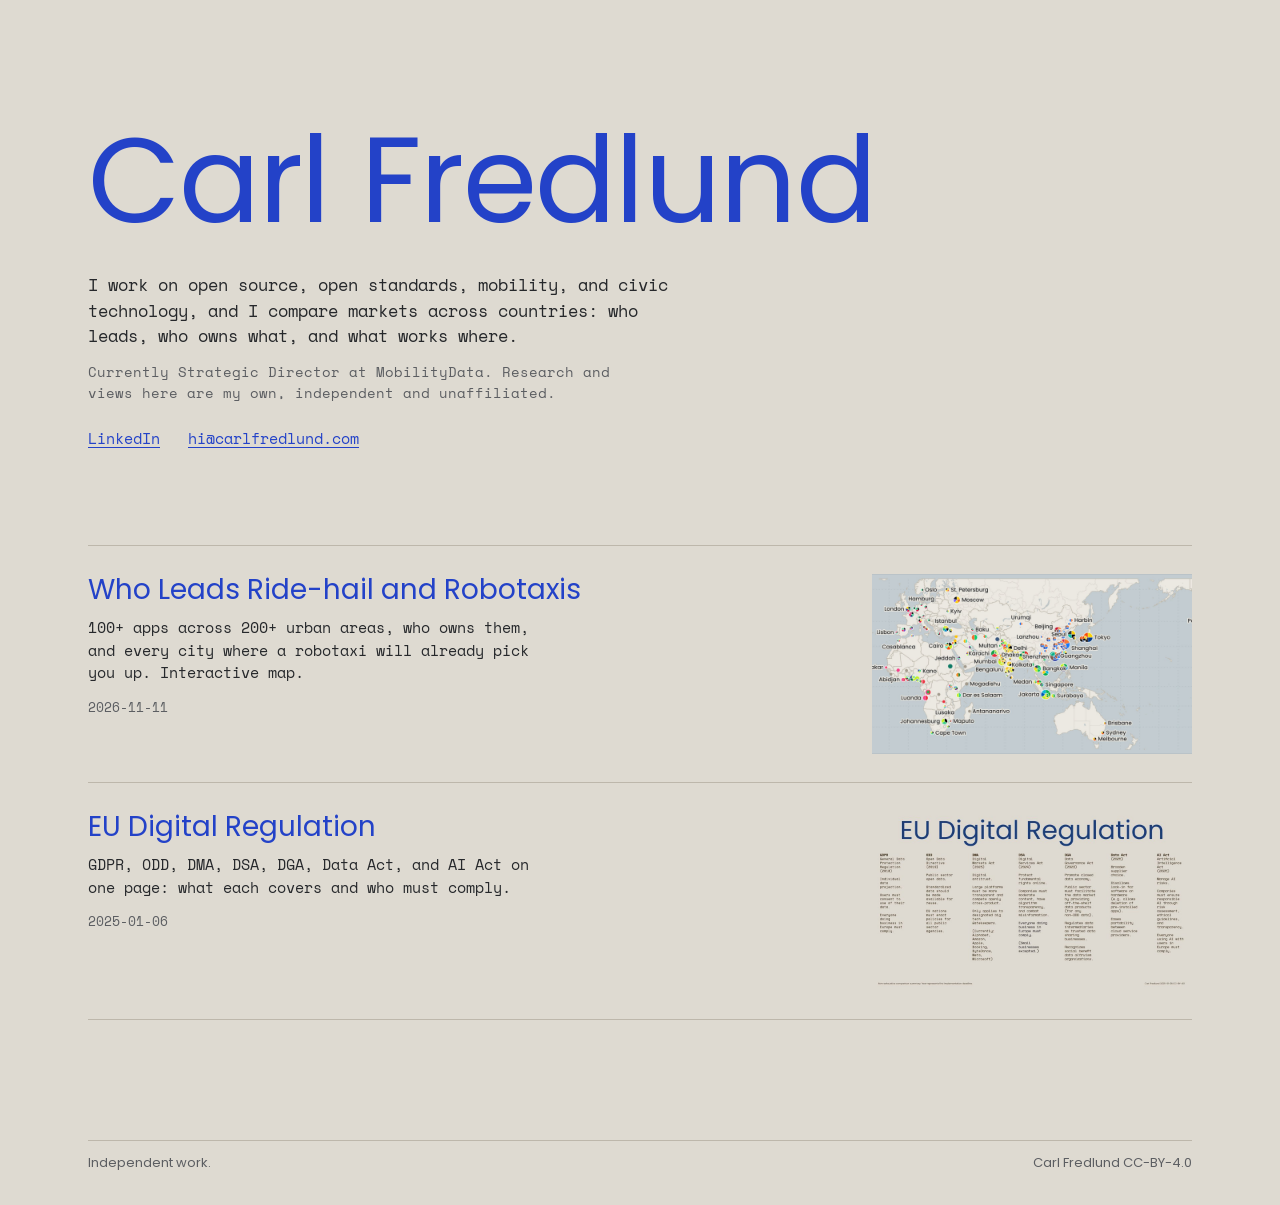
==== index.html @ bb104473 "Add files via upload" ====
<!doctype html>
<html lang="en">
<head>
<meta charset="utf-8">
<meta name="viewport" content="width=device-width, initial-scale=1">
<title>Carl Fredlund</title>
<meta name="description" content="Market analysis of mobility, civic, and urban technology across countries: who leads, who owns what, and what works where.">
<meta property="og:title" content="Carl Fredlund">
<meta property="og:description" content="Market analysis of mobility, civic, and urban technology.">
<meta property="og:image" content="https://carlfredlund.com/assets/ride-hail-robotaxi.jpg">
<link rel="preconnect" href="https://fonts.googleapis.com">
<link rel="preconnect" href="https://fonts.gstatic.com" crossorigin>
<link href="https://fonts.googleapis.com/css2?family=Poppins:wght@400&family=Space+Mono:ital,wght@0,400;0,700;1,400&display=swap" rel="stylesheet">
<link rel="stylesheet" href="/assets/site.css">
</head>
<body>
<div class="wrap">

<main>
<h1>Carl Fredlund</h1>
<p class="bio">I work on open source, open standards, mobility, and civic technology, and I compare markets across countries: who leads, who owns what, and what works where.</p>
<p class="bio" style="margin-top:12px;font-size:14px;color:var(--mut)">Currently Strategic Director at MobilityData. Research and views here are my own, independent and unaffiliated.</p>
<p class="links"><a href="https://www.linkedin.com/in/carlfredlund/">LinkedIn</a><a href="mailto:hi@carlfredlund.com">hi@carlfredlund.com</a></p>

<ul class="work" id="work">
<li><a href="/ride-hail-robotaxi/">
<div><div class="t">Who Leads Ride-hail and Robotaxis</div>
<div class="d">100+ apps across 200+ urban areas, who owns them, and every city where a robotaxi will already pick you up. Interactive map.</div>
<div class="m">2026-11-11</div></div>
<img src="/assets/ride-hail-robotaxi.jpg" alt="World map with a pie of ride-hail apps for each city" loading="lazy">
</a></li>
<li><a href="/eu-digital-regulation/">
<div><div class="t">EU Digital Regulation</div>
<div class="d">GDPR, ODD, DMA, DSA, DGA, Data Act, and AI Act on one page: what each covers and who must comply.</div>
<div class="m">2025-01-06</div></div>
<img src="/assets/eu-digital-regulation.jpg" alt="Comparison sheet of seven EU digital regulations" loading="lazy">
</a></li>
</ul>
</main>

<footer class="foot"><span>Independent work.</span><span>Carl Fredlund CC-BY-4.0</span></footer>
</div>
</body>
</html>
---- assets/site.css ----
:root{--stone:#DEDAD1;--box:#ECE9E2;--rule:#BDB7AB;--ink:#26282B;--mut:#5C5E62;--blue:#2342C8;--red:#DC2F45;--disp:"Poppins","Helvetica Neue",Arial,sans-serif;--mono:"Space Mono","Courier New",monospace}
*{box-sizing:border-box}
html{background:var(--stone)}
body{margin:0;background:var(--stone);color:var(--ink);font:16px/1.5 var(--mono)}
a{color:var(--blue);text-underline-offset:3px}
a:hover{color:var(--ink)}
:focus-visible{outline:2px solid var(--blue);outline-offset:3px}
.wrap{max-width:1200px;margin:0 auto;padding:48px 48px 32px}
.top{display:flex;justify-content:space-between;align-items:baseline;gap:24px;font-family:var(--disp);font-size:15px}
.top a{text-decoration:none;color:var(--ink)}
.top a:hover{color:var(--blue)}
h1{font-family:var(--disp);font-weight:400;color:var(--blue);font-size:clamp(56px,10vw,120px);line-height:1;letter-spacing:-.01em;margin:72px 0 0}
.bio{max-width:60ch;margin:32px 0 0;font-size:17px}
.links{display:flex;flex-wrap:wrap;gap:8px 28px;margin:24px 0 0;font-size:15px}
h2{font-family:var(--disp);font-weight:400;color:var(--blue);font-size:40px;margin:120px 0 0}
.work{list-style:none;margin:96px 0 0;padding:0;border-top:1px solid var(--rule)}
.work li{border-bottom:1px solid var(--rule)}
.work a{display:grid;grid-template-columns:minmax(0,1fr) 320px;gap:32px;padding:28px 0;text-decoration:none;color:var(--ink)}
.work .t{font-family:var(--disp);font-size:28px;line-height:1.15;color:var(--blue)}
.work .d{margin-top:10px;font-size:15px;max-width:52ch}
.work .m{margin-top:14px;font-size:13px;color:var(--mut)}
.work img{width:100%;aspect-ratio:16/9;object-fit:cover;display:block;background:var(--box)}
.work a:hover .t{text-decoration:underline;text-underline-offset:4px}
.foot{display:flex;justify-content:space-between;gap:24px;margin:120px 0 0;padding-top:12px;border-top:1px solid var(--rule);font-family:var(--disp);font-size:13px;color:var(--mut)}
.sheet{margin:48px 0 0;background:var(--box);padding:24px}
.sheet img{width:100%;display:block}
.note{font-size:14px;color:var(--mut);margin-top:16px;max-width:80ch}
@media (max-width:760px){.wrap{padding:28px 20px}.work a{grid-template-columns:1fr;gap:16px}h1{margin-top:64px}h2{margin-top:80px}.foot{flex-direction:column}}
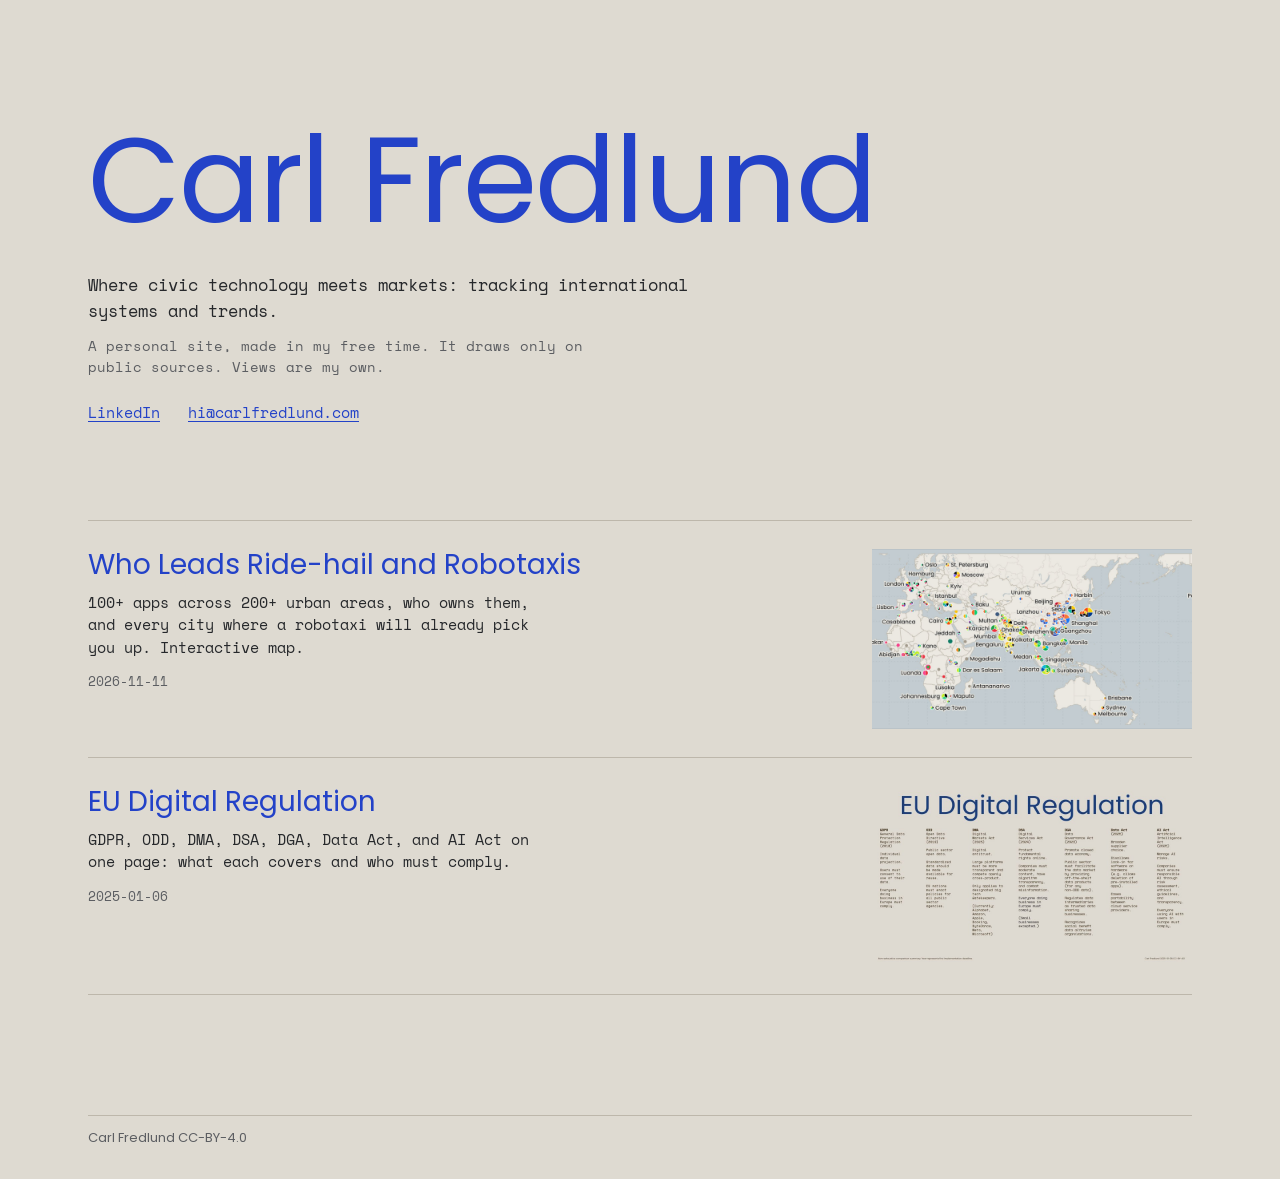
==== commit 92c0dd86: "Add files via upload" ====
--- a/index.html
+++ b/index.html
@@ -4,9 +4,9 @@
 <meta charset="utf-8">
 <meta name="viewport" content="width=device-width, initial-scale=1">
 <title>Carl Fredlund</title>
-<meta name="description" content="Market analysis of mobility, civic, and urban technology across countries: who leads, who owns what, and what works where.">
+<meta name="description" content="Where civic technology meets markets: tracking international systems and trends.">
 <meta property="og:title" content="Carl Fredlund">
-<meta property="og:description" content="Market analysis of mobility, civic, and urban technology.">
+<meta property="og:description" content="Where civic technology meets markets.">
 <meta property="og:image" content="https://carlfredlund.com/assets/ride-hail-robotaxi.jpg">
 <link rel="preconnect" href="https://fonts.googleapis.com">
 <link rel="preconnect" href="https://fonts.gstatic.com" crossorigin>
@@ -18,8 +18,8 @@
 
 <main>
 <h1>Carl Fredlund</h1>
-<p class="bio">I work on open source, open standards, mobility, and civic technology, and I compare markets across countries: who leads, who owns what, and what works where.</p>
-<p class="bio" style="margin-top:12px;font-size:14px;color:var(--mut)">Currently Strategic Director at MobilityData. Research and views here are my own, independent and unaffiliated.</p>
+<p class="bio">Where civic technology meets markets: tracking international systems and trends.</p>
+<p class="bio" style="margin-top:12px;font-size:14px;color:var(--mut)">A personal site, made in my free time. It draws only on public sources. Views are my own.</p>
 <p class="links"><a href="https://www.linkedin.com/in/carlfredlund/">LinkedIn</a><a href="mailto:hi@carlfredlund.com">hi@carlfredlund.com</a></p>
 
 <ul class="work" id="work">
@@ -38,7 +38,7 @@
 </ul>
 </main>
 
-<footer class="foot"><span>Independent work.</span><span>Carl Fredlund CC-BY-4.0</span></footer>
+<footer class="foot"><span>Carl Fredlund CC-BY-4.0</span></footer>
 </div>
 </body>
 </html>
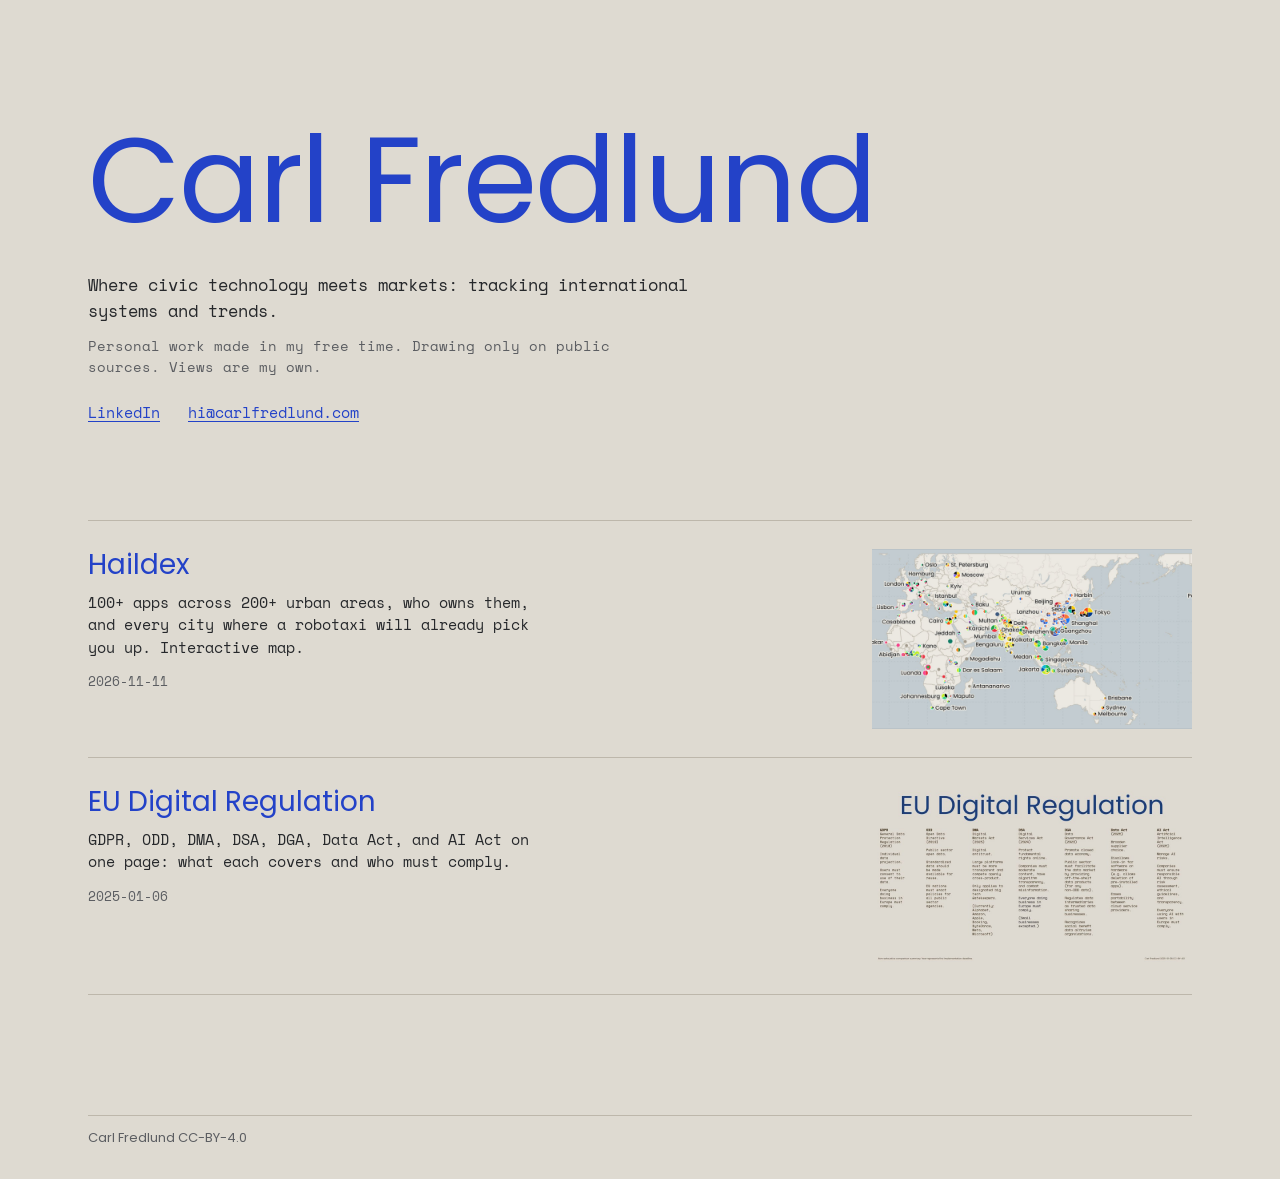
==== commit c3f63bb0: "Add files via upload" ====
--- a/index.html
+++ b/index.html
@@ -19,12 +19,12 @@
 <main>
 <h1>Carl Fredlund</h1>
 <p class="bio">Where civic technology meets markets: tracking international systems and trends.</p>
-<p class="bio" style="margin-top:12px;font-size:14px;color:var(--mut)">A personal site, made in my free time. It draws only on public sources. Views are my own.</p>
+<p class="bio" style="margin-top:12px;font-size:14px;color:var(--mut)">Personal work made in my free time. Drawing only on public sources. Views are my own.</p>
 <p class="links"><a href="https://www.linkedin.com/in/carlfredlund/">LinkedIn</a><a href="mailto:hi@carlfredlund.com">hi@carlfredlund.com</a></p>
 
 <ul class="work" id="work">
 <li><a href="/ride-hail-robotaxi/">
-<div><div class="t">Who Leads Ride-hail and Robotaxis</div>
+<div><div class="t">Haildex</div>
 <div class="d">100+ apps across 200+ urban areas, who owns them, and every city where a robotaxi will already pick you up. Interactive map.</div>
 <div class="m">2026-11-11</div></div>
 <img src="/assets/ride-hail-robotaxi.jpg" alt="World map with a pie of ride-hail apps for each city" loading="lazy">
